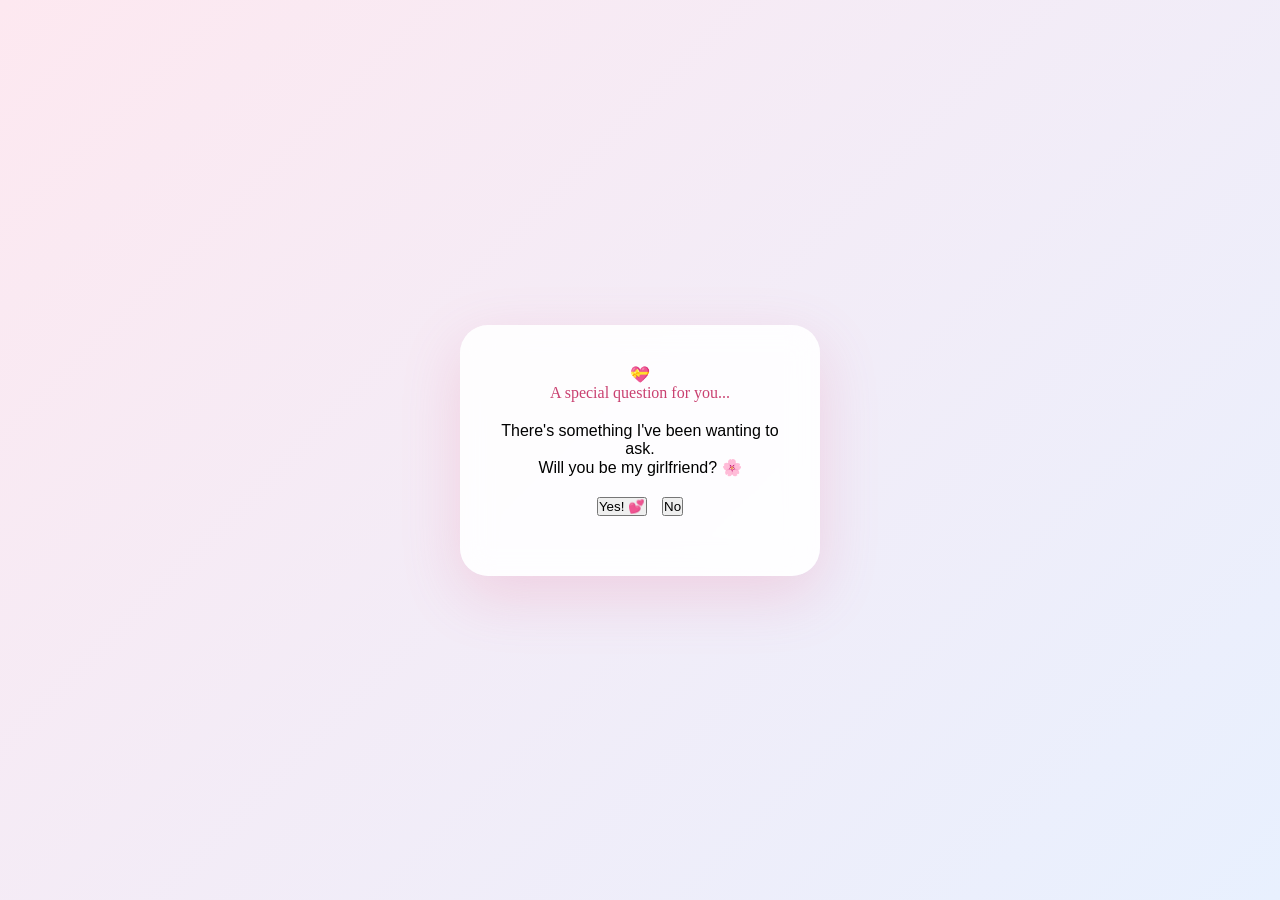
==== index.html @ 99941dc8 "Add files via upload" ====
<!DOCTYPE html>
<html lang="en">
<head>
  <meta charset="UTF-8" />
  <meta name="viewport" content="width=device-width, initial-scale=1.0"/>
  <title>Will You Be My Girlfriend?</title>
  <link rel="stylesheet" href="style.css" />
</head>
<body>

  <div id="container" class="card">

    <!-- Main Question View -->
    <div id="main-view">
      <div class="heart" id="heart-emoji">💝</div>
      <p class="title">A special question for you...</p>
      <p class="sub">There's something I've been wanting to ask.<br>Will you be my girlfriend? 🌸</p>
      <div class="buttons">
        <button class="btn-yes" onclick="handleYes()">Yes! 💕</button>
        <button class="btn-no" id="no-btn" onclick="handleNo()">No</button>
      </div>
      <p id="no-msg"></p>
    </div>

    <!-- Yes Response View -->
    <div id="yes-view" style="display:none;">
      <div class="big-emoji">🥰</div>
      <p class="title">Yay!! You said yes!</p>
      <p class="sub">This made me so happy! 💕<br>You're my favorite person.</p>
      <div id="confetti-box"></div>
    </div>

  </div>

  <script src="script.js"></script>
</body>
</html>
---- style.css ----
* {
  margin:0;
  padding:0;
  box-sizing:border-box;
}

body {
  font-family:'DM Sans', sans-serif;
  background: linear-gradient(135deg,#fde8f0,#e8f0fe);
  height:100vh;
  display:flex;
  justify-content:center;
  align-items:center;
  overflow:hidden;
}

/* pages */
.page {
  display:none;
  width:100%;
  justify-content:center;
}

.page.active {
  display:flex;
}

/* CARD */
.login-card, .card {
  background: rgba(255,255,255,0.9);
  backdrop-filter: blur(15px);
  border-radius: 28px;
  padding: 2.5rem 2rem;
  width: 90%;
  max-width: 360px;
  text-align: center;
  box-shadow: 0 20px 60px rgba(232, 96, 138, 0.2);
}

/* LOGIN */
.login-title {
  font-family:'Playfair Display', serif;
  font-size:2.3rem;
  color:#c94070;
  margin-bottom:0.3rem;
  text-shadow:0 4px 20px rgba(232,96,138,0.3);
}

.login-sub {
  font-size:14px;
  color:#9a6070;
  margin-bottom:1.8rem;
}

.form-group {
  text-align:left;
  margin-bottom:1rem;
}

.form-group label {
  font-size:12px;
  color:#9a6070;
}

.form-group input {
  width:100%;
  padding:14px;
  border-radius:12px;
  border:1.5px solid #eee;
  font-size:15px;
  margin-top:5px;
}

.login-btn {
  width:100%;
  padding:14px;
  border-radius:14px;
  border:none;
  font-size:16px;
  background: linear-gradient(135deg,#ff6a95,#d6336c);
  color:white;
  cursor:pointer;
  box-shadow:0 8px 25px rgba(255,105,135,0.4);
}

.login-btn:hover {
  transform:translateY(-2px);
}

/* PROPOSAL */
.title {
  font-family:'Playfair Display', serif;
  color:#c94070;
  margin-bottom:20px;
}

.buttons {
  display:flex;
  justify-content:center;
  gap:15px;
  margin:20px 0;
}

.yes, .no {
  padding:12px 22px;
  border:none;
  border-radius:50px;
  cursor:pointer;
}

.yes {
  background:linear-gradient(135deg,#ff6a95,#d6336c);
  color:white;
}

.no {
  background:#eee;
}

.message {
  margin-top:10px;
  color:#c94070;
}

.back {
  margin-top:20px;
  background:none;
  border:none;
  color:#888;
  cursor:pointer;
}

/* FLOATING */
.petals {
  position:fixed;
  width:100%;
  height:100%;
  pointer-events:none;
}

.petal {
  position:absolute;
  animation: float 10s linear infinite;
  opacity:0.25;
}

@keyframes float {
  0% { transform:translateY(-50px); }
  100% { transform:translateY(100vh); }
}
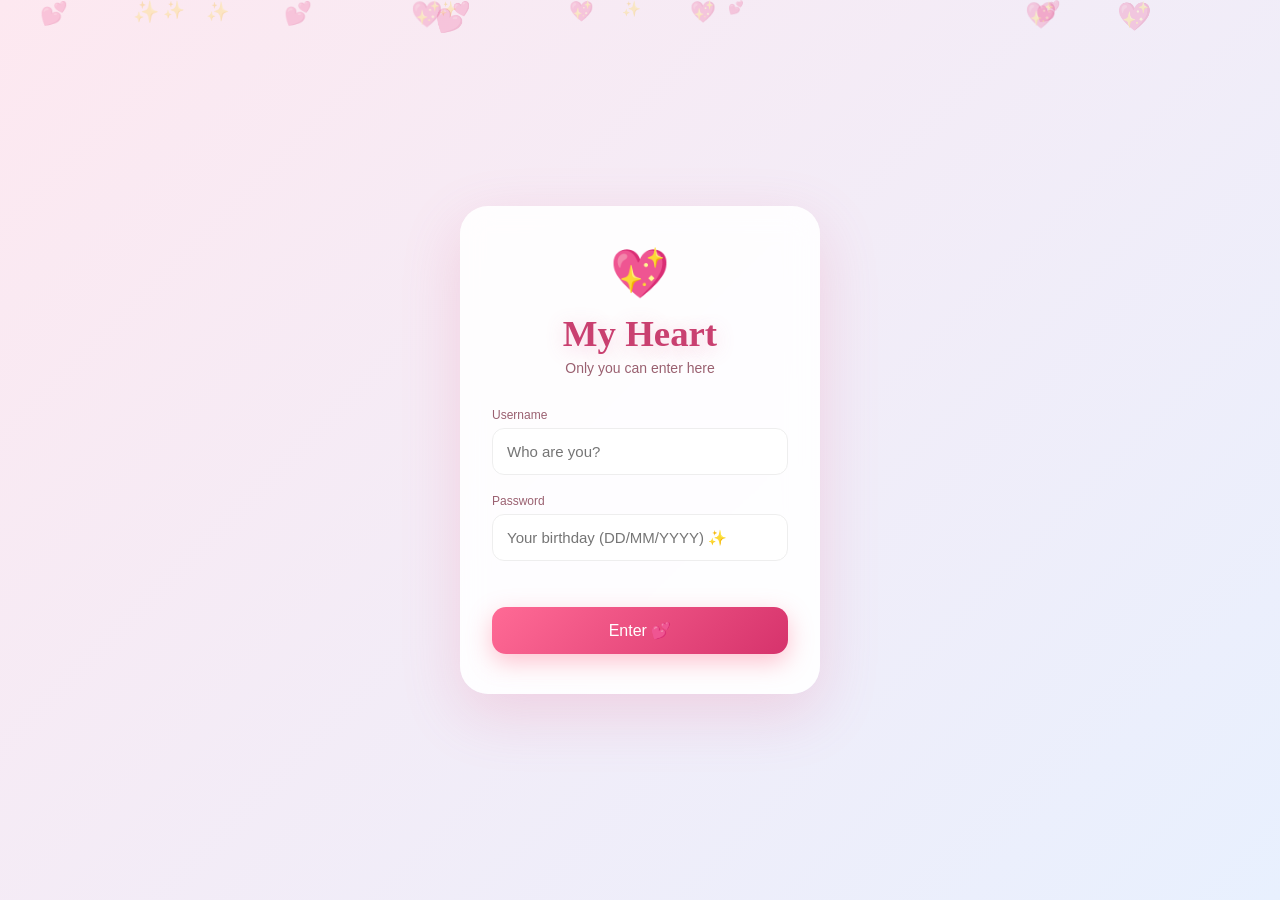
==== commit cd94ce4f: "Add files via upload" ====
--- a/index.html
+++ b/index.html
@@ -3,35 +3,52 @@
 <head>
   <meta charset="UTF-8" />
   <meta name="viewport" content="width=device-width, initial-scale=1.0"/>
-  <title>Will You Be My Girlfriend?</title>
+  <title>My Heart 💕</title>
+  <link href="https://fonts.googleapis.com/css2?family=Playfair+Display&family=DM+Sans&display=swap" rel="stylesheet">
   <link rel="stylesheet" href="style.css" />
 </head>
 <body>
 
-  <div id="container" class="card">
+<div class="petals" id="petals"></div>
 
-    <!-- Main Question View -->
-    <div id="main-view">
-      <div class="heart" id="heart-emoji">💝</div>
-      <p class="title">A special question for you...</p>
-      <p class="sub">There's something I've been wanting to ask.<br>Will you be my girlfriend? 🌸</p>
-      <div class="buttons">
-        <button class="btn-yes" onclick="handleYes()">Yes! 💕</button>
-        <button class="btn-no" id="no-btn" onclick="handleNo()">No</button>
-      </div>
-      <p id="no-msg"></p>
+<div id="login-page" class="page active">
+  <div class="login-card">
+    <div class="lock-icon" style="font-size: 3rem; margin-bottom: 10px;">💖</div>
+    <h1 class="login-title">My Heart</h1>
+    <p class="login-sub">Only you can enter here</p>
+
+    <div class="form-group">
+      <label>Username</label>
+      <input type="text" id="username" placeholder="Who are you?" />
     </div>
 
-    <!-- Yes Response View -->
-    <div id="yes-view" style="display:none;">
-      <div class="big-emoji">🥰</div>
-      <p class="title">Yay!! You said yes!</p>
-      <p class="sub">This made me so happy! 💕<br>You're my favorite person.</p>
-      <div id="confetti-box"></div>
+    <div class="form-group">
+      <label>Password</label>
+      <input type="password" id="password" placeholder="Your birthday (DD/MM/YYYY) ✨" />
     </div>
 
+    <p id="error-msg" style="color: #ff4d4d; font-size: 14px; margin-bottom: 10px; min-height: 20px;"></p>
+    <button class="login-btn" onclick="handleLogin()">Enter 💕</button>
   </div>
+</div>
 
-  <script src="script.js"></script>
+<div id="proposal-page" class="page">
+  <div class="card">
+    <h1 class="title">
+      Will you be my girlfriend?<br>
+      <span id="display-name"></span> 💕
+    </h1>
+
+    <div class="buttons">
+      <button class="yes" onclick="sayYes()">Yes 💖</button>
+      <button class="no" id="noBtn">No 🙈</button>
+    </div>
+
+    <p class="message" id="response-text"></p>
+    <button class="back" onclick="handleLogout()">← Back</button>
+  </div>
+</div>
+
+<script src="script.js"></script>
 </body>
 </html>
--- a/style.css
+++ b/style.css
@@ -147,4 +147,35 @@
 @keyframes float {
   0% { transform:translateY(-50px); }
   100% { transform:translateY(100vh); }
+}
+/* ... keep your existing CSS ... */
+
+.no {
+  background: #eee;
+  transition: all 0.3s ease; /* Smooth movement */
+  z-index: 10;
+}
+
+.yes {
+  background: linear-gradient(135deg,#ff6a95,#d6336c);
+  color: white;
+  font-weight: bold;
+  transform: scale(1.1); /* Make Yes slightly bigger */
+}
+
+/* Ensure the petals are behind everything */
+.petals {
+  position: fixed;
+  top: 0;
+  left: 0;
+  width: 100%;
+  height: 100%;
+  pointer-events: none;
+  z-index: -1;
+}
+
+/* Make sure container is relative for absolute button movement */
+body {
+  position: relative;
+  overflow: hidden;
 }
